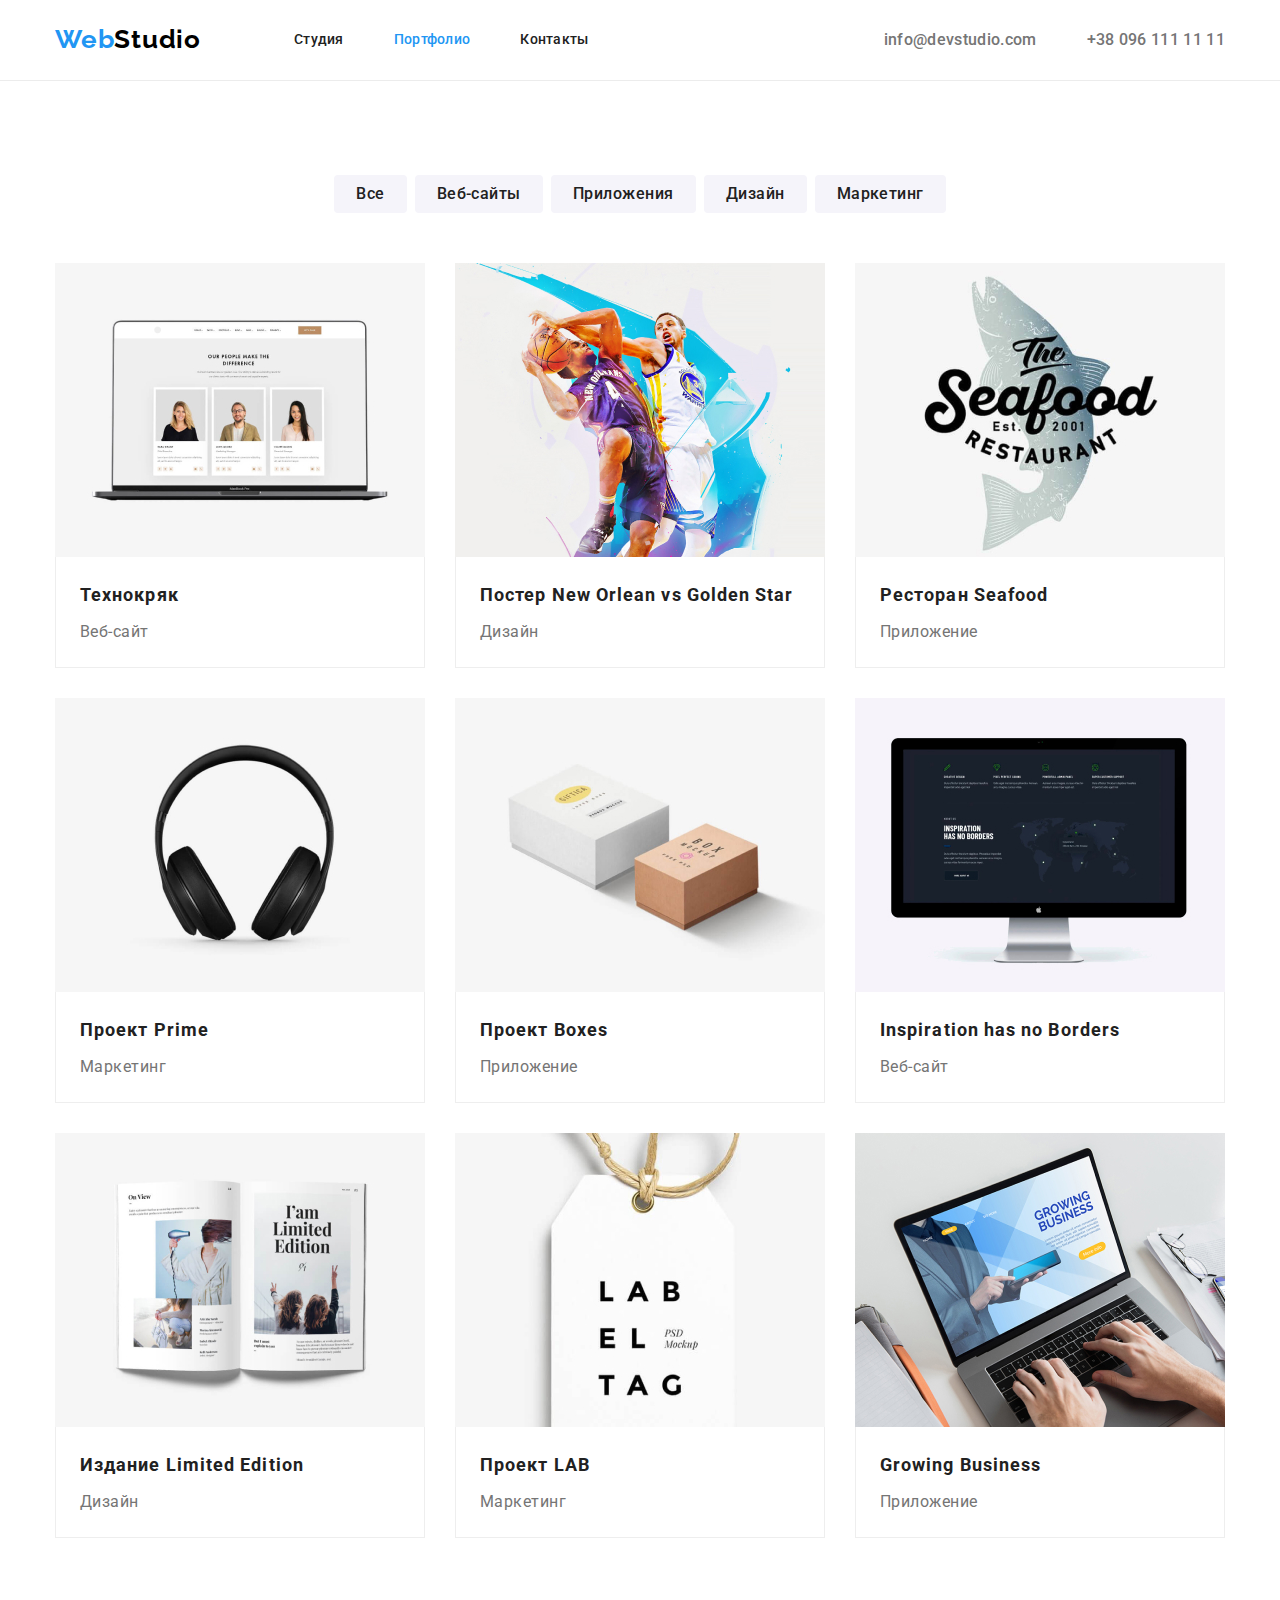
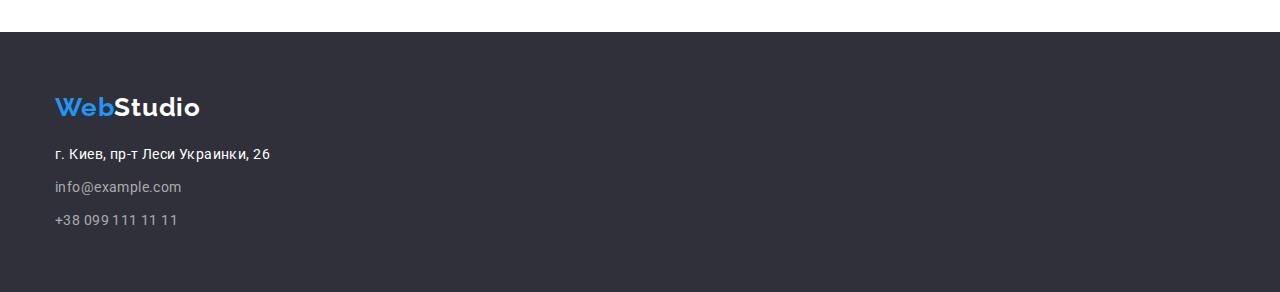
==== portfolio.html @ fb90cf5b "files from hw3" ====
<!DOCTYPE html>
<html lang="ru">

<head>
    <meta charset="UTF-8" />
    <meta name="description" content="Студия веб дизайна">
    <title>Web Studio</title>
    <link rel="stylesheet"
        href="https://cdnjs.cloudflare.com/ajax/libs/modern-normalize/1.0.0/modern-normalize.min.css">
    <link rel="preconnect" href="https://fonts.gstatic.com">
    <link
        href="https://fonts.googleapis.com/css2?family=Raleway:wght@700&family=Roboto:wght@400;500;700;900&display=swap"
        rel="stylesheet">
        <link rel="stylesheet" href="https://cdnjs.cloudflare.com/ajax/libs/modern-normalize/1.0.0/modern-normalize.min.css" />
    <link rel="stylesheet" href="./css/styles.css" />
</head>

<body>
    <header>
        <div class="container main-nav">
            <a class="logo" href="./index.html"><span>Web</span>Studio</a>
            <nav>
            <ul class="menu">
                <li class="menu-item"><a href="./index.html" class="link">Студия</a></li>
                <li class="menu-item"><a href="./portfolio.html" class="link current">Портфолио</a></li>
                <li class="menu-item"><a href="#" class="link">Контакты</a></li>
            </ul>
        </nav>
        <ul class="contacts">
            <li><a class="link" href="mailto:info@devstudio.com">info@devstudio.com</a></li>
            <li><a class="link" href="tel:+380961111111">+38 096 111 11 11</a></li>
        </ul>
        </div>
    </header>
    <main>
        <section class="portfolio">
            <div class="container">
            <h1 class="visually-hidden">Портфолио</h1>
        <ul class="projects-filter flex-container-centered">
            <li class="item"><button type="button">Все</button></li>
            <li class="item"><button type="button">Веб-сайты</button></li>
            <li class="item"><button type="button">Приложения</button></li>
            <li class="item"><button type="button">Дизайн</button></li>
            <li class="item"><button type="button">Маркетинг</button></li>
        </ul>
        
            <ul class="projects flex-container">
                <li class="item">
                    <a href="#">
                        <img src="./images/technokryak.jpg" alt="Фото сайта на экране ноутбука" width="370">
                        <div class="projects-description">
                        <h2>Технокряк</h2>
                        <p>Веб-сайт</p>
                        </div>
                    </a>
                </li>
                <li class="item">
                    <a href="#">
                        <img src="./images/poster.jpg" alt="Два парня играют в баскетбол" width="370">
                        <div class="projects-description">
                        <h2>Постер New Orlean vs Golden Star</h2>
                        <p>Дизайн</p>
                        </div>
                    </a>
                </li>
                <li class="item">
                    <a href="#">
                        <img src="./images/seafood.jpg" alt="Лого ресторана с рыбой на фоне" width="370">
                        <div class="projects-description">
                        <h2>Ресторан Seafood</h2>
                        <p>Приложение</p>
                        </div>
                    </a>
                </li>
                <li class="item">
                    <a href="#">
                        <img src="./images/prime.jpg" alt="Наушники" width="370">
                        <div class="projects-description">
                        <h2>Проект Prime</h2>
                        <p>Маркетинг</p>
                        </div>
                    </a>
                </li>
                <li class="item">
                    <a href="#">
                        <img src="./images/boxes.jpg" alt="Две коробки" width="370">
                        <div class="projects-description">
                        <h2>Проект Boxes</h2>
                        <p>Приложение</p>
                        </div>
                    </a>
                </li>
                <li class="item">
                    <a href="#">
                        <img src="./images/inspiration.jpg" alt="Макбук" width="370">
                        <div class="projects-description">
                        <h2>Inspiration has no Borders</h2>
                        <p>Веб-сайт</p>
                        </div>
                    </a>
                </li>
                <li class="item">
                    <a href="#">
                        <img src="./images/ltd_edition.jpg" alt="Книга с илюстрациями" width="370">
                        <div class="projects-description">
                        <h2>Издание Limited Edition</h2>
                        <p>Дизайн</p>
                        </div>
                    </a>
                </li>
                <li class="item">
                    <a href="#">
                        <img src="./images/project_lab.jpg" alt="Белый лейбл на веревочке" width="370">
                        <div class="projects-description">
                        <h2>Проект LAB</h2>
                        <p>Маркетинг</p>
                        </div>
                    </a>
                </li>
                <li class="item">
                    <a href="#">
                        <img src="./images/growing_business.jpg" alt="Руки работающего на ноутбуке мужчины" width="370">
                        <div class="projects-description">
                        <h2>Growing Business</h2>
                        <p>Приложение</p>
                        </div>
                    </a>
                </li>
            </ul>
            </div>
        </section>
    </main>
    <footer>
        <div class="container">
        <a class="logo" href="./index.html"><span>Web</span>Studio</a>
        <address>
            <p>г. Киев, пр-т Леси Украинки, 26</p>
        </address>
        <ul class="bottom-contacts">
            <li><a href="mailto:info@example.com">info@example.com</a></li>
            <li><a href="tel:+380991111111">+38 099 111 11 11</a></li>
        </ul>
        </div>
    </footer>
    </body>
    
    </html>
---- css/styles.css ----
:root {
  --primary-text-color: #212121;
  --secondary-text-color: #757575;
  --accent-color: #2196f3;
  --white-color: #ffffff;
  --logoblack-color: #000000;
}

body {
  font-family: 'Roboto', sans-serif;
  color: var(--primary-text-color);
  background-color: var(--white-color);
}

section {
  padding-top: 94px;
  padding-bottom: 94px;
}

.container {
  width: 1200px;
  padding-left: 15px;
  padding-right: 15px;
  margin-left: auto;
  margin-right: auto;
}

.flex-container {
  display: flex;
  flex-wrap: wrap;
}

.flex-container-centered {
  display: flex;
  flex-wrap: wrap;
  justify-content: center;
}

ul {
  list-style: none;
  padding: 0;
  margin: 0;
}

a {
  text-decoration: none;
}

h2 {
  text-align: center;
  margin-top: 0;
  margin-bottom: 50px;
}

.visually-hidden {
  position: absolute;
  clip: rect(0 0 0 0);
  width: 1px;
  height: 1px;
  margin: -1px;
}

/* navigation */

.main-nav {
  display: flex;
  align-items: center;
}

header {
  border-bottom: 1px solid #ececec;
}

.logo {
  font-family: 'Raleway', sans-serif;
  font-weight: 700;
  font-size: 26px;
  line-height: 1.2;
  letter-spacing: 0.03em;
  color: var(--logoblack-color);
  margin-right: 93px;
}

.logo span {
  color: var(--accent-color);
}

header .link {
  font-weight: 500;
  font-size: 14px;
  line-height: 1.14;
  letter-spacing: 0.02em;
  color: inherit;
  display: block;
  padding: 32px 0;
}

.contacts {
  display: flex;
  margin-left: auto;
}

.contacts li + li {
  margin-left: 50px;
}

.contacts a {
  color: var(--secondary-text-color);
  font-size: 16px;
  line-height: 1;
}

.menu .link.current,
.menu .link:hover,
.menu .link:focus,
.contacts li :hover,
.contacts li :focus {
  color: var(--accent-color);
}

.menu {
  display: flex;
}

.menu .menu-item:not(:last-child) {
  margin-right: 50px;
}

/* hero */

/* тут временный паддинг */

.hero {
  text-align: center;
  background-color: #2f303a;
  padding: 200px 0px;
}

h1 {
  font-weight: 900;
  font-size: 44px;
  line-height: 1.4;
  letter-spacing: 0.06em;
  text-transform: uppercase;
  color: var(--white-color);
  margin-top: 0;
  margin-bottom: 30px;
}

.button {
  font-weight: 700;
  font-size: 16px;
  line-height: 1.9;
  letter-spacing: 0.06em;
  color: var(--white-color);
  background-color: var(--accent-color);
  border-radius: 4px;
  padding: 10px 32px;
  display: inline-block;
  cursor: pointer;
}

/* features */

.features .item {
  width: calc((100% - 90px) / 4);
}

.features .item:not(:last-child) {
  margin-right: 30px;
}

.features p,
.features h3 {
  font-size: 14px;
  line-height: 1.14;
  letter-spacing: 0.03em;
  margin-top: 0px;
}

.features p {
  color: var(--secondary-text-color);
  line-height: 1.71;
  margin-bottom: 0px;
}

.features h3 {
  font-weight: 700;
  text-transform: uppercase;
  margin-bottom: 10px;
}

/* WeDo */
.wedo .item:not(:last-child) {
  margin-right: 30px;
}

.wedo {
  padding-top: 0px;
}

/* Team */

.section-team .item:not(:last-child) {
  margin-right: 30px;
}

.section-team .item {
  background-color: var(--white-color);
  box-shadow: 0px 1px 3px rgba(0, 0, 0, 0.12), 0px 1px 1px rgba(0, 0, 0, 0.14),
    0px 2px 1px rgba(0, 0, 0, 0.2);
  border-radius: 0px 0px 4px 4px;
}

.section-team {
  background-color: #f5f4fa;
  text-align: center;
}
.section-title {
  font-weight: 700px;
  font-size: 36px;
  line-height: 1.17;
}

.card-description {
  padding-top: 30px;
  padding-bottom: 30px;
}

.card-description h3 {
  font-size: 16px;
  line-height: 1.2;
  letter-spacing: 0.03em;
  font-weight: 500;
  margin-top: 0;
  margin-bottom: 10px;
}
.card-description p {
  color: var(--secondary-text-color);
  margin-bottom: 0px;
  margin-top: 0;
}

/*Portfolio */

.projects-filter .item:not(:last-child) {
  margin-right: 8px;
}

.projects-filter {
  margin-top: 0px;
  margin-bottom: 50px;
}

.projects-filter button {
  font-family: inherit;
  font-weight: 500;
  font-size: 16px;
  line-height: 1.6;
  text-align: center;
  letter-spacing: 0.03em;
  color: var(--primary-text-color);
  background-color: #f5f4fa;
  border-radius: 4px;
  padding: 4px 20px;
  display: inline-block;
  border: 2px solid transparent;
  cursor: pointer;
}

.projects-filter button:focus,
.projects-filter button:hover {
  background-color: var(--accent-color);
  color: var(--white-color);
  box-shadow: 0px 3px 1px rgba(0, 0, 0, 0.1), 0px 1px 2px rgba(0, 0, 0, 0.08),
    0px 2px 2px rgba(0, 0, 0, 0.12);
}

.portfolio h1 {
  display: none;
}

.projects .item {
  width: calc((100% - 60px) / 3);
}

.projects .item:not(:nth-child(3n + 3)) {
  margin-right: 30px;
}

.projects .item:not(:nth-last-child(-n + 3)) {
  margin-bottom: 30px;
}

.projects-description {
  border: 1px solid #eeeeee;
  padding: 20px 24px;
}

.projects img {
  display: block;
  margin-bottom: -1px;
}

.projects h2 {
  font-weight: 700;
  font-size: 18px;
  line-height: 2;
  letter-spacing: 0.06em;
  text-align: left;
  color: var(--primary-text-color);
  margin-bottom: 4px;
  margin-top: 0px;
}

.projects p {
  font-size: 16px;
  line-height: 1.88;
  letter-spacing: 0.03em;
  color: var(--secondary-text-color);
  margin-top: 0px;
  margin-bottom: 0px;
}

/* Footer */

footer {
  background-color: #2f303a;
  font-size: 14px;
  line-height: 1.7;
  letter-spacing: 0.03em;
  padding: 60px 0px;
}

footer .logo {
  color: var(--white-color);
  display: inline-block;
  margin-bottom: 20px;
}

address p {
  font-style: normal;
  color: var(--white-color);
  margin-top: 0px;
  margin-bottom: 0px;
}

.bottom-contacts a {
  color: rgba(255, 255, 255, 0.6);
  display: inline-block;
  margin-top: 9px;
}
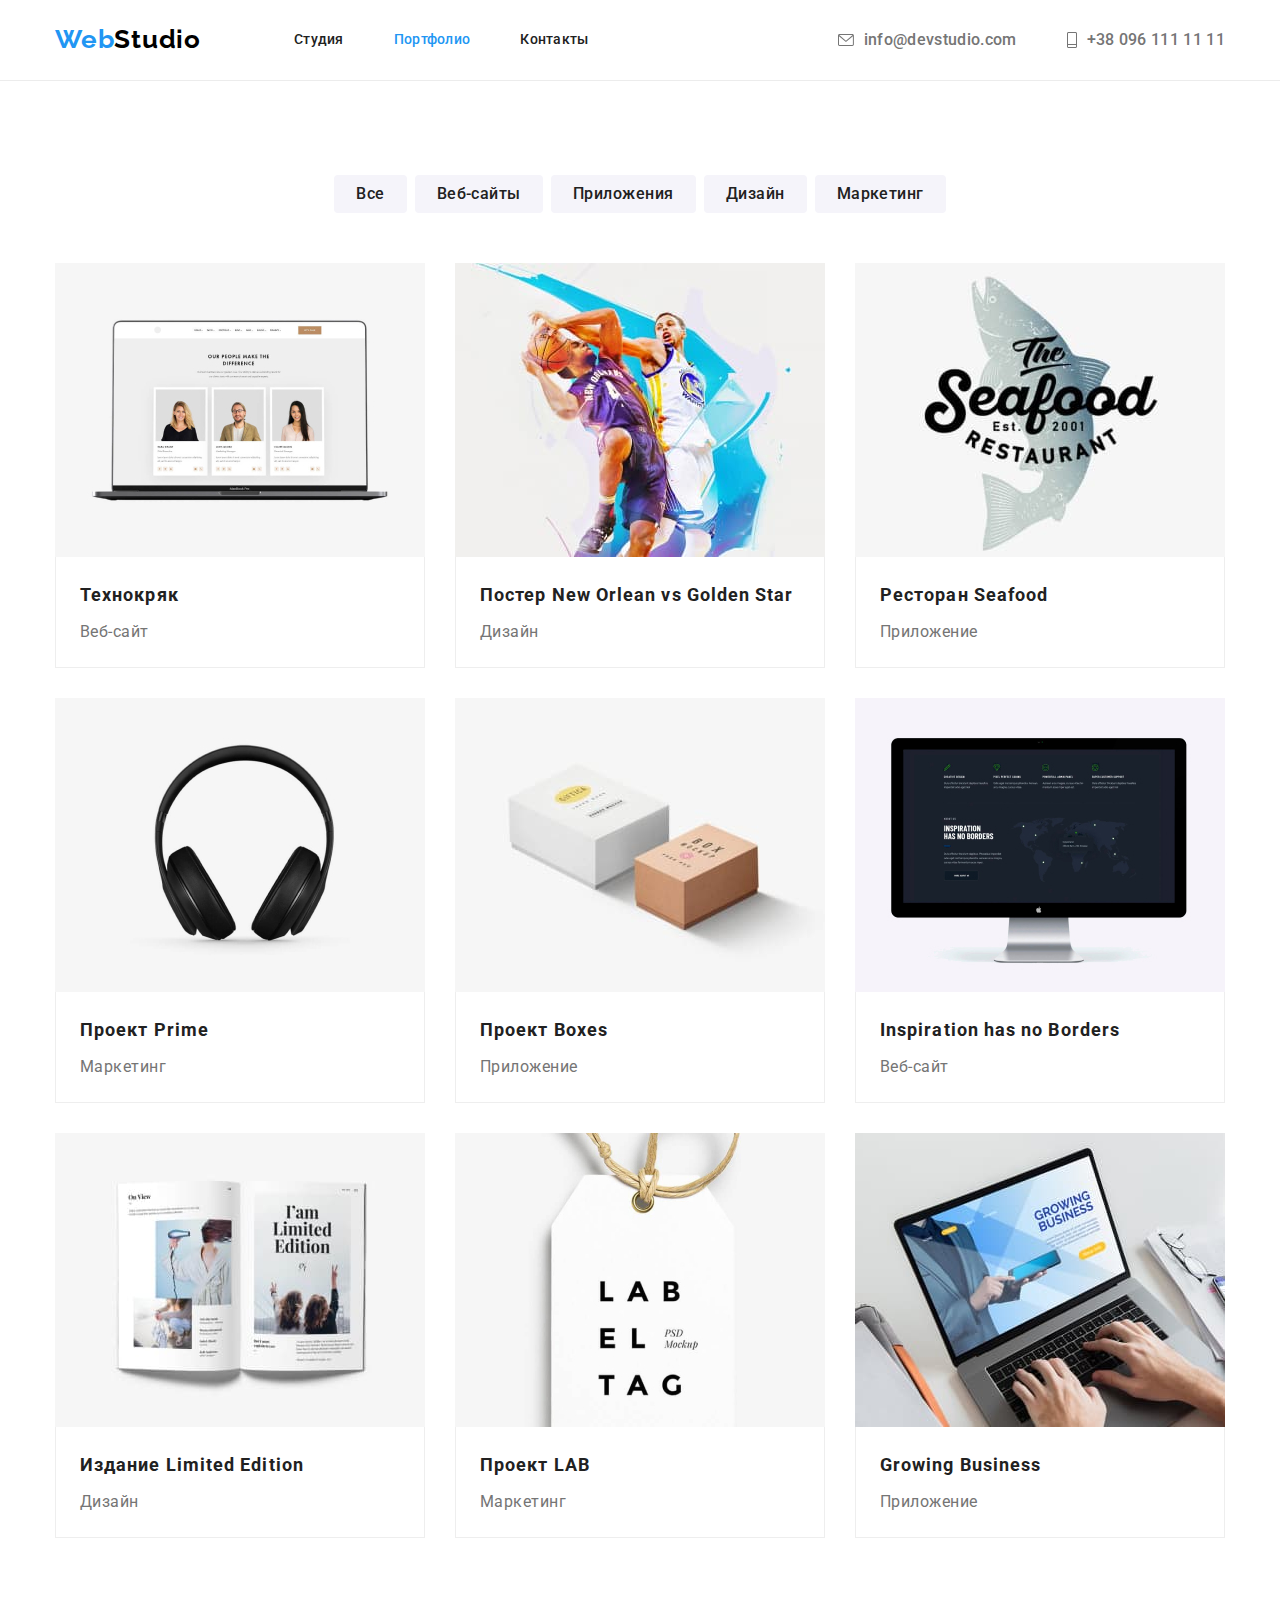
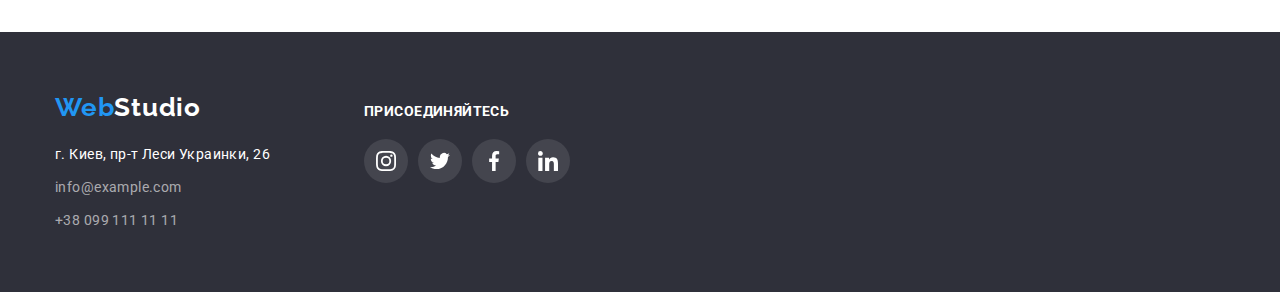
==== commit f1562fa3: "the end" ====
--- a/portfolio.html
+++ b/portfolio.html
@@ -20,18 +20,30 @@
         <div class="container main-nav">
             <a class="logo" href="./index.html"><span>Web</span>Studio</a>
             <nav>
-            <ul class="menu">
-                <li class="menu-item"><a href="./index.html" class="link">Студия</a></li>
-                <li class="menu-item"><a href="./portfolio.html" class="link current">Портфолио</a></li>
-                <li class="menu-item"><a href="#" class="link">Контакты</a></li>
+                <ul class="menu">
+                    <li class="menu-item"><a href="./index.html" class="link">Студия</a></li>
+                    <li class="menu-item"><a href="./portfolio.html" class="link current" class="link">Портфолио</a></li>
+                    <li class="menu-item"><a href="#" class="link">Контакты</a></li>
+                </ul>
+            </nav>
+            <ul class="contacts">
+                <li class="contact">
+                    <a class="link" href="mailto:info@devstudio.com">
+                        <svg class="contacts-icon" width="16" height="12">
+                            <use href="./images/sprite.svg#icon-envelope"></use>
+                        </svg>
+                        info@devstudio.com
+                    </a>
+                </li>
+                <li class="contact"><a class="link" href="tel:+380961111111">
+                        <svg class="contacts-icon" width="10" height="16">
+                            <use href="./images/sprite.svg#icon-phone"></use>
+                        </svg>
+                        +38 096 111 11 11</a></li>
             </ul>
-        </nav>
-        <ul class="contacts">
-            <li><a class="link" href="mailto:info@devstudio.com">info@devstudio.com</a></li>
-            <li><a class="link" href="tel:+380961111111">+38 096 111 11 11</a></li>
-        </ul>
         </div>
     </header>
+
     <main>
         <section class="portfolio">
             <div class="container">
@@ -131,15 +143,42 @@
         </section>
     </main>
     <footer>
-        <div class="container">
-        <a class="logo" href="./index.html"><span>Web</span>Studio</a>
-        <address>
-            <p>г. Киев, пр-т Леси Украинки, 26</p>
-        </address>
-        <ul class="bottom-contacts">
-            <li><a href="mailto:info@example.com">info@example.com</a></li>
-            <li><a href="tel:+380991111111">+38 099 111 11 11</a></li>
-        </ul>
+        <div class="bottom container">
+            <div class="footer-contacts">
+                <a class="logo" href="./index.html"><span>Web</span>Studio</a>
+                <address>
+                    <p>г. Киев, пр-т Леси Украинки, 26</p>
+                </address>
+                <ul class="bottom-contacts">
+                    <li><a href="mailto:info@example.com">info@example.com</a></li>
+                    <li><a href="tel:+380991111111">+38 099 111 11 11</a></li>
+                </ul>
+            </div>
+            <div class="subscribe">
+                <p>Присоединяйтесь</p>
+                <ul class="footer-socials">
+                    <li><a href="">
+                            <svg class="footer-icon">
+                                <use href="./images/sprite.svg#icon-instagram"></use>
+                            </svg>
+                        </a></li>
+                    <li><a href="">
+                            <svg class="footer-icon">
+                                <use href="./images/sprite.svg#icon-twitter"></use>
+                            </svg>
+                        </a></li>
+                    <li><a href="">
+                            <svg class="footer-icon">
+                                <use href="./images/sprite.svg#icon-facebook"></use>
+                            </svg>
+                        </a></li>
+                    <li><a href="">
+                            <svg class="footer-icon">
+                                <use href="./images/sprite.svg#icon-linkedin"></use>
+                            </svg>
+                        </a></li>
+                </ul>
+            </div>
         </div>
     </footer>
     </body>
--- a/css/styles.css
+++ b/css/styles.css
@@ -105,9 +105,19 @@
 }
 
 .contacts a {
-  color: var(--secondary-text-color);
   font-size: 16px;
   line-height: 1;
+  display: inline-flex;
+  align-items: center;
+}
+
+.contacts-icon {
+  margin-right: 10px;
+  fill: currentColor;
+}
+
+.contact {
+  color: var(--secondary-text-color);
 }
 
 .menu .link.current,
@@ -117,6 +127,10 @@
 .contacts li :focus {
   color: var(--accent-color);
 }
+.contacts-icon:hover,
+.contacts-icon:focus {
+  fill: var(--accent-color);
+}
 
 .menu {
   display: flex;
@@ -128,9 +142,22 @@
 
 /* hero */
 
-/* тут временный паддинг */
-
 .hero {
+  max-width: 1600px;
+  height: 600px;
+  margin-left: auto;
+  margin-right: auto;
+
+  background-image: linear-gradient(
+      to right,
+      rgba(47, 48, 58, 0.4),
+      rgba(47, 48, 58, 0.4)
+    ),
+    url('../images/hero.jpg');
+  background-size: cover;
+  background-repeat: no-repeat;
+  background-position: center;
+
   text-align: center;
   background-color: #2f303a;
   padding: 200px 0px;
@@ -170,6 +197,16 @@
   margin-right: 30px;
 }
 
+.features-icon {
+  height: 120px;
+  width: 100%;
+  display: block;
+  padding: 25px 100px;
+  background-color: #f5f4fa;
+  border-radius: 4px;
+  margin-bottom: 30px;
+}
+
 .features p,
 .features h3 {
   font-size: 14px;
@@ -237,8 +274,66 @@
 }
 .card-description p {
   color: var(--secondary-text-color);
-  margin-bottom: 0px;
+  margin-bottom: 16px;
   margin-top: 0;
+}
+
+.team-icon {
+  width: 20px;
+  height: 20px;
+  fill: currentColor;
+}
+
+.team-socials {
+  display: inline-flex;
+}
+
+.social-link {
+  display: inline-flex;
+  justify-content: center;
+  align-items: center;
+  width: 44px;
+  height: 44px;
+  border-radius: 50%;
+  color: #afb1b8;
+}
+
+.social-link:hover,
+.social-link:focus {
+  background-color: var(--accent-color);
+  color: var(--white-color);
+}
+
+.team-socials li:not(:last-child) {
+  margin-right: 10px;
+}
+
+/* Clients */
+
+.clients a {
+  width: 170px;
+  height: 90px;
+  border: 1px solid #afb1b8;
+  color: #afb1b8;
+  border-radius: 4px;
+  display: flex;
+  align-items: center;
+  justify-content: center;
+}
+
+.clients li:not(:last-child) {
+  margin-right: 30px;
+}
+
+.clients a:hover,
+.clients a:focus {
+  border-color: var(--accent-color);
+  color: var(--accent-color);
+  cursor: pointer;
+}
+
+.clients-icon {
+  fill: currentColor;
 }
 
 /*Portfolio */
@@ -290,6 +385,12 @@
 
 .projects .item:not(:nth-last-child(-n + 3)) {
   margin-bottom: 30px;
+}
+
+.projects .item:hover,
+.projects .item:focus {
+  box-shadow: 0px 1px 1px rgba(0, 0, 0, 0.12), 0px 4px 4px rgba(0, 0, 0, 0.06),
+    1px 4px 6px rgba(0, 0, 0, 0.16);
 }
 
 .projects-description {
@@ -326,10 +427,12 @@
 
 footer {
   background-color: #2f303a;
-  font-size: 14px;
-  line-height: 1.7;
-  letter-spacing: 0.03em;
   padding: 60px 0px;
+}
+
+.bottom {
+  display: flex;
+  align-items: baseline;
 }
 
 footer .logo {
@@ -350,3 +453,56 @@
   display: inline-block;
   margin-top: 9px;
 }
+
+.footer-contacts {
+  font-size: 14px;
+  line-height: 1.7;
+  letter-spacing: 0.03em;
+  margin-right: 70px;
+}
+
+.subscribe p {
+  font-family: Roboto;
+  font-style: normal;
+  font-weight: 700;
+  font-size: 14px;
+  line-height: 1, 14;
+  letter-spacing: 0.03em;
+  text-transform: uppercase;
+
+  color: var(--white-color);
+  margin-top: 0px;
+  margin-bottom: 20px;
+
+  display: block;
+}
+
+.footer-socials {
+  display: inline-flex;
+}
+
+.footer-socials a {
+  width: 44px;
+  height: 44px;
+  border-radius: 50%;
+  background: rgba(255, 255, 255, 0.1);
+  display: inline-flex;
+  align-items: center;
+  justify-content: center;
+  color: var(--white-color);
+}
+
+.footer-socials a:hover,
+.footer-socials a:focus {
+  background-color: var(--accent-color);
+}
+
+.footer-icon {
+  fill: currentColor;
+  width: 20px;
+  height: 20px;
+}
+
+.subscribe li:not(:last-child) {
+  margin-right: 10px;
+}
